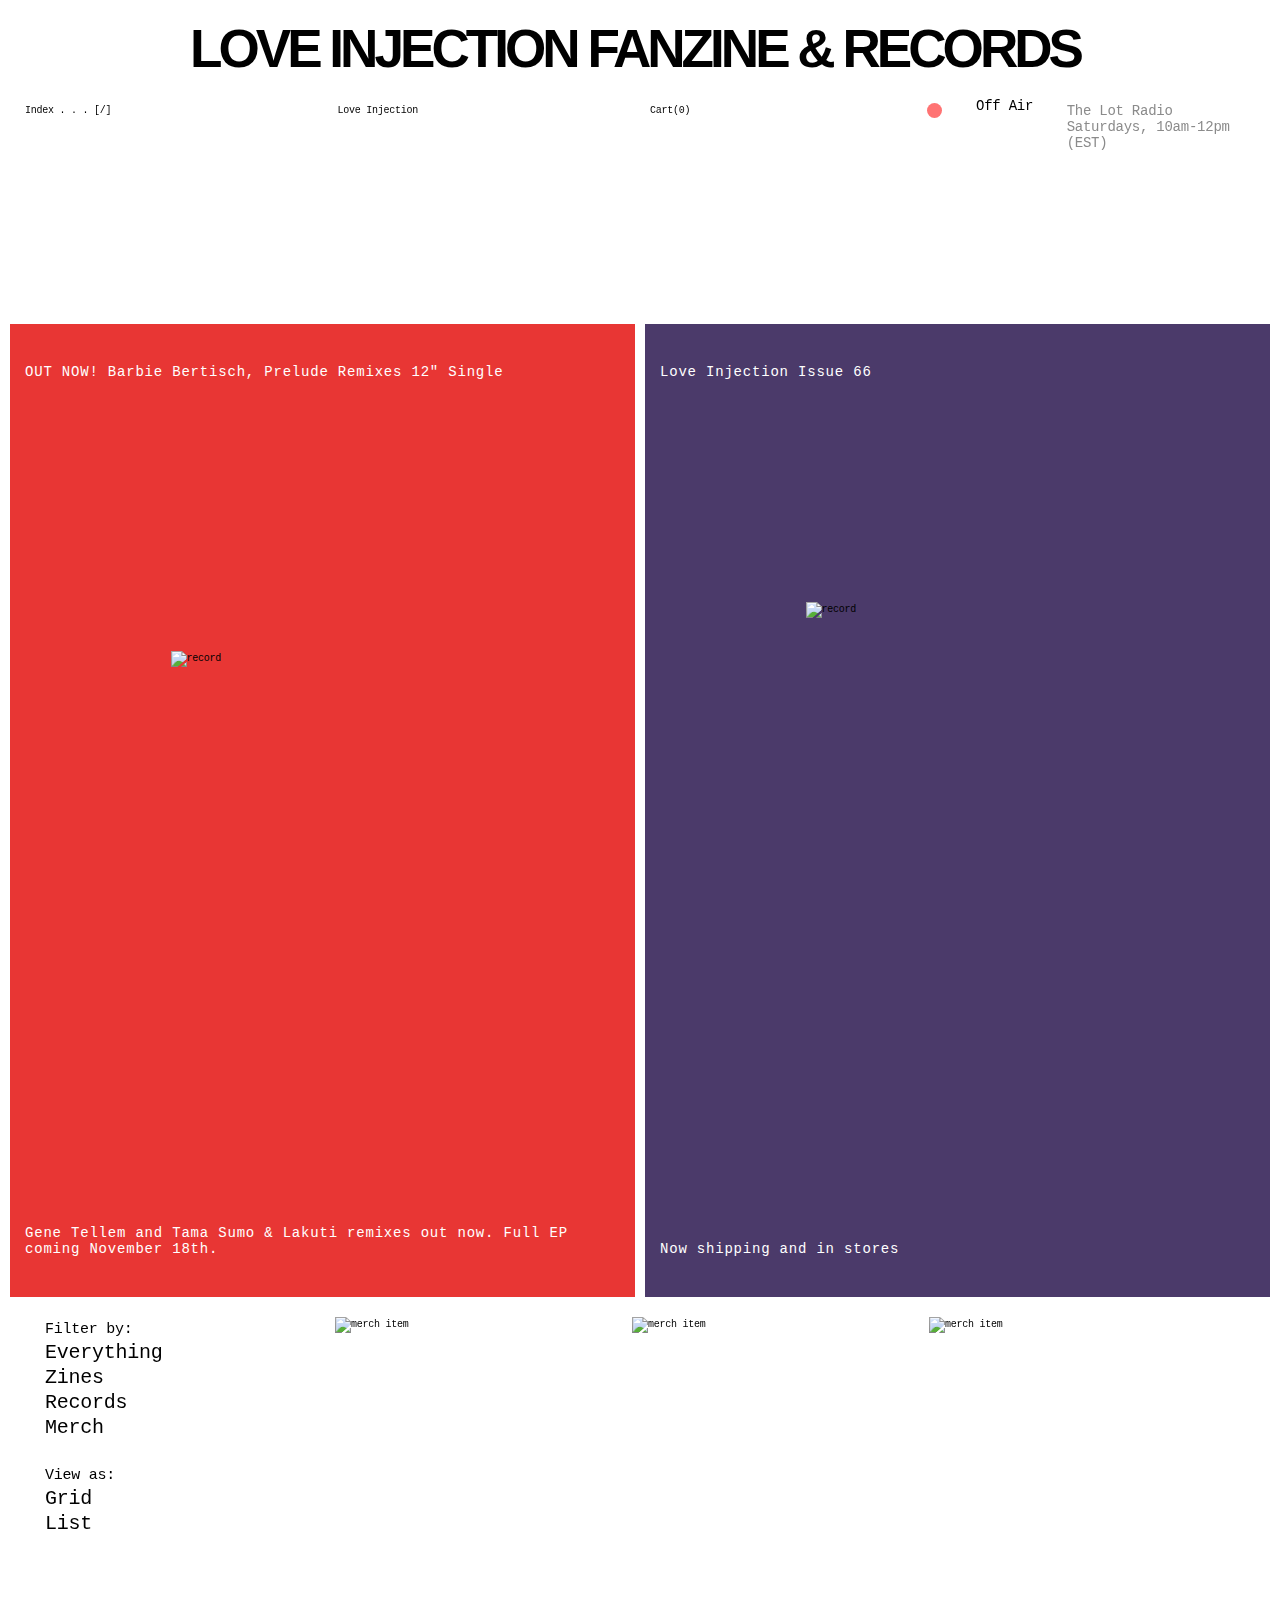
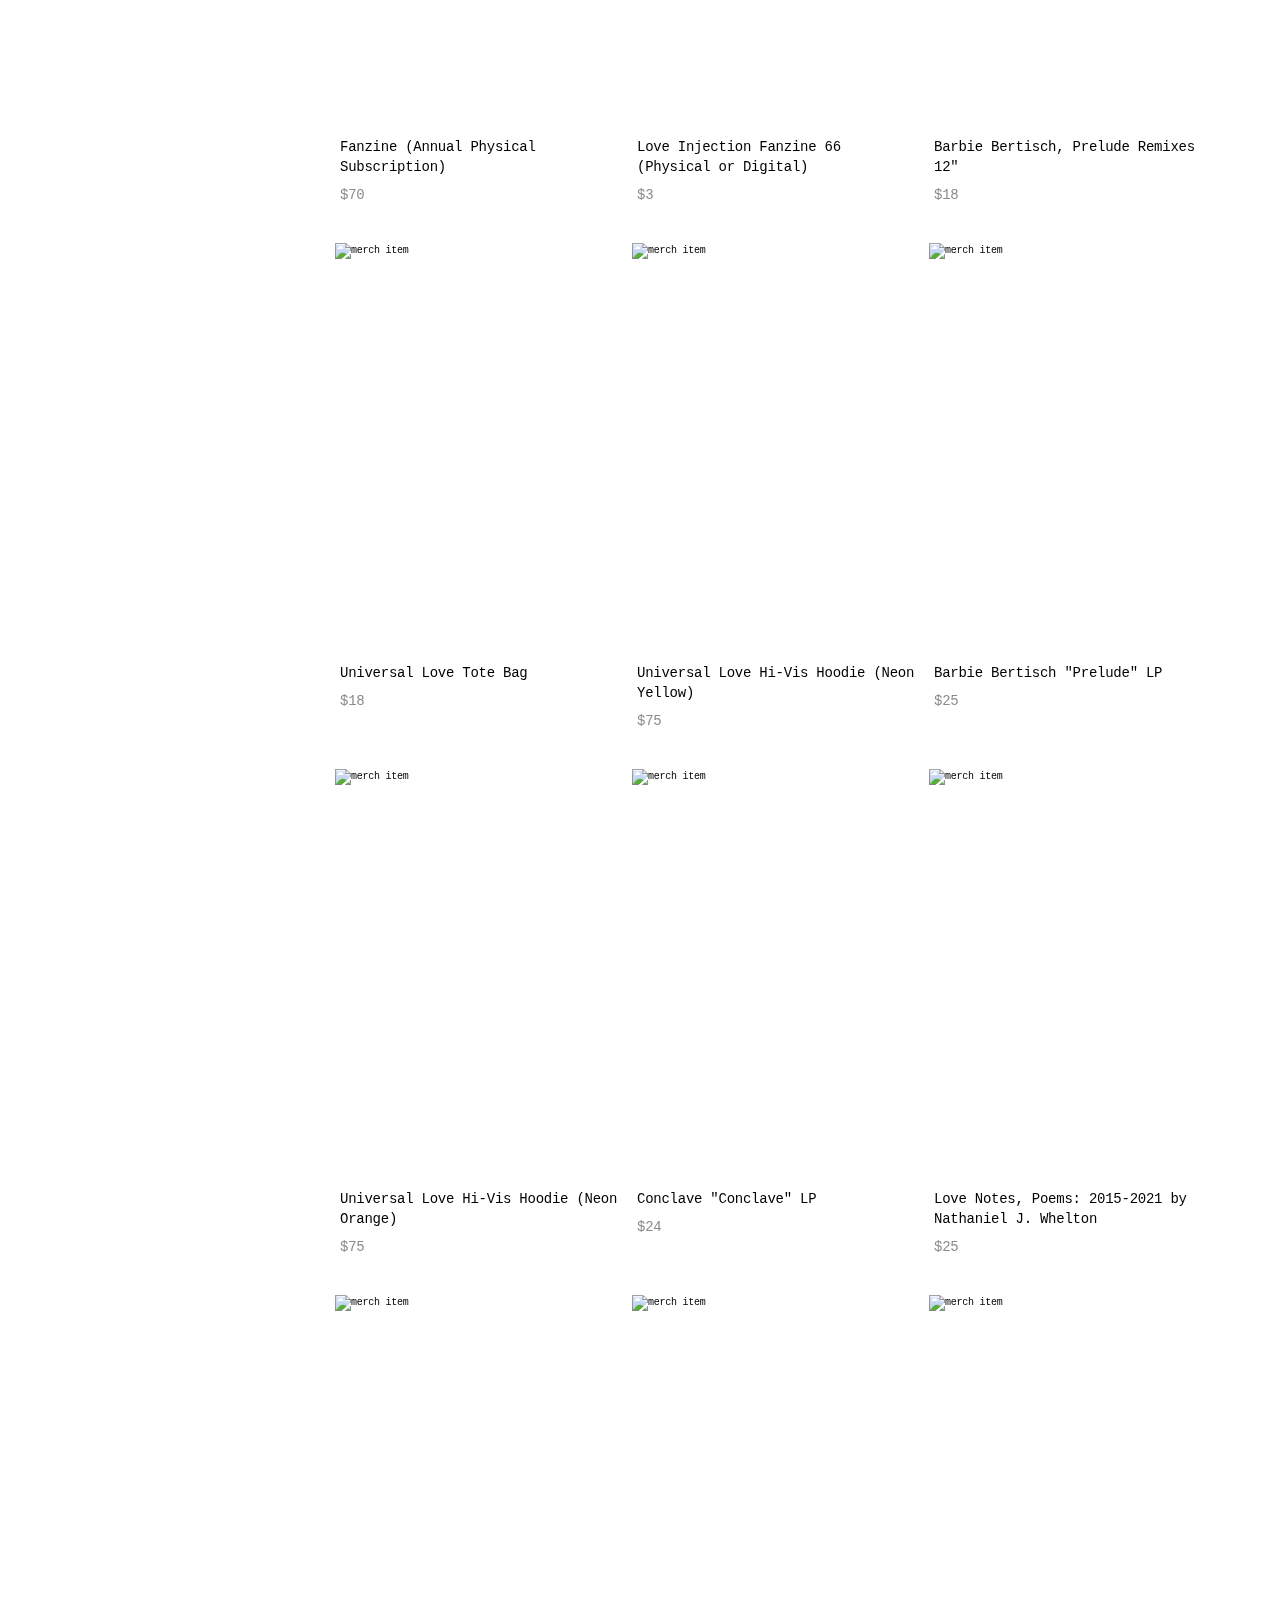
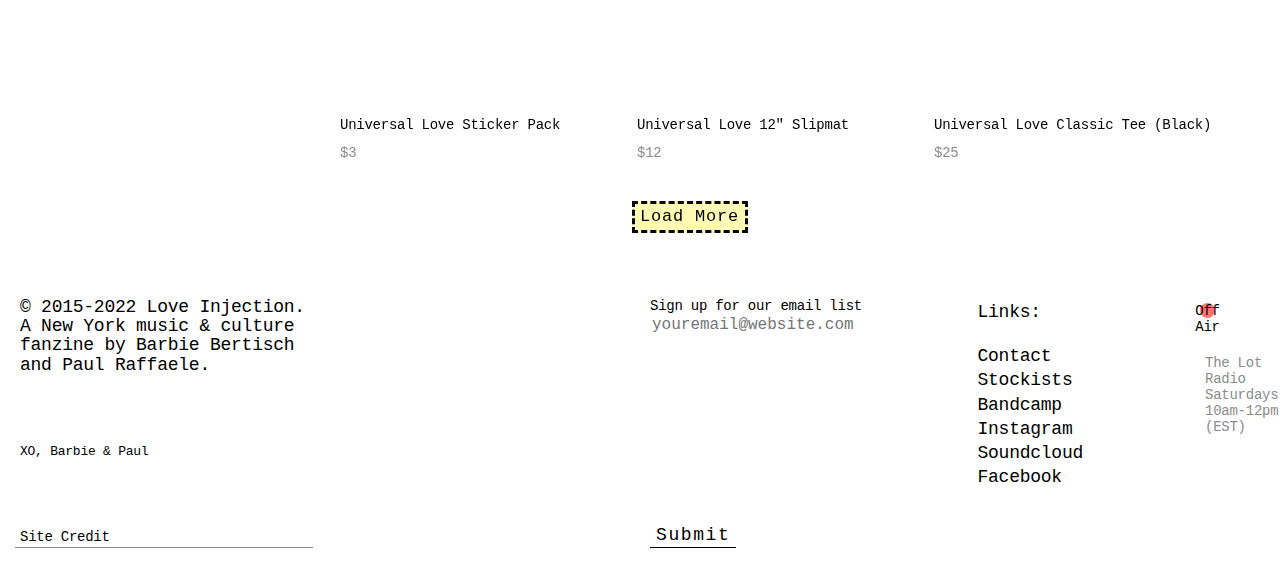
==== index.html @ 33625859 "add sticky positioning to filter view toggle" ====
<!DOCTYPE html>
<html lang="en">
<head>
    <meta charset="UTF-8">
    <meta http-equiv="X-UA-Compatible" content="IE=edge">
    <meta name="viewport" content="width=device-width, initial-scale=1.0">
    <title>Home | Love Injection</title>
    <link rel="preconnect" href="https://fonts.googleapis.com">
    <link rel="preconnect" href="https://fonts.gstatic.com" crossorigin>
    <link href="https://fonts.googleapis.com/css2?family=Lato:wght@700&family=Open+Sans&family=Roboto+Mono:wght@100&family=Roboto+Slab:wght@900&display=swap" rel="stylesheet">
    <link rel="stylesheet" href="CSS/normalize.css"/>
    <link rel="stylesheet" href="CSS/main.css"/>
</head>

<body>
<!--Wordmark + Main Nav-->    
   <header>
    <h1 class="wordmark">LOVE INJECTION FANZINE &amp; RECORDS</h1>
    <div class="main-nav">  
        <ul class="main-nav__list">
            <li class="main-nav__index"><a href="#!">Index . . . [/]</a></li>
            <li class="main-nav__logo"><a href="#!">Love Injection</a></li>
            <li class="main-nav__cart"><a href="#!">Cart(0)</a></li>
            <li class="radio-indicator__button"></li>
            <li class="radio-indicator__status">Off Air</li>
            <li class="radio-indicator__title">The Lot Radio Saturdays, 10am-12pm (EST)</li>
        </ul>
    </div>  
   </header>

<!--cover section-->  
   <div class="cover-section">
    <div class="cover-section__left">
        <p class="cover-section__title">OUT NOW! Barbie Bertisch, Prelude Remixes 12" Single</p>  
        <img class="cover-section__photo"
        src="https://cdn.sanity.io/images/77hvlnll/production/26c88a7b69a1ea63e6f2d431e1843b39bcb0b77e-1000x1000.png?w=3840&h=3840&q=90&fit=max&auto=format&width=3840" width="304" height="304" alt="record">
        <p class="cover-section__info">Gene Tellem and Tama Sumo & Lakuti remixes out now. Full EP coming November 18th.</p>
    </div>  

    <div class="cover-section__right">
        <p class="cover-section__title">Love Injection Issue 66</p>  
        <img class="cover-section__photo"
        src="https://cdn.sanity.io/images/77hvlnll/production/50da951a9929826987840e1e6412aa43cdb94136-800x1100.png?w=3840&h=5280&q=90&fit=max&auto=format&width=3840" width="304" height="418" alt="record">
        <p class="cover-section__info">Now shipping and in stores</p>
        </div>  
    </div>  

<!--merch section--> 
    <div class="collection">  <!--div collection open--> 
        <div class="sticky-filter">  <!--div stickly filter open--> 
            <ul class="filter-toggle">
                <li class="filter-toggle__title">Filter by:</li>
                <li class="filter-toggle__item"><a href="#!">Everything</a></li>
                <li class="filter-toggle__item"><a href="#!">Zines</a></li>
                <li class="filter-toggle__item"><a href="#!">Records</a></li>
                <li class="filter-toggle__item"><a href="#!">Merch</a></li>
            </ul>
            <ul class="filter-toggle">
                <li class="filter-toggle__title">View as:</li>
                <li class="filter-toggle__item"><a href="#!">Grid</a></li>
                <li class="filter-toggle__item"><a href="#!">List</a></li>
            </ul>
        </div>  <!--div stickly filter close--> 

        <div class="section-merch">  <!--div merch section open--> 
            <div class="merch-item">
                <img class="merch-item__img"
                src="https://cdn.sanity.io/images/77hvlnll/production/90eb493e6d4b930e3e0e34b268b80c4fd5bbcbc8-1500x2060.png?w=3840&h=5274&q=90&fit=max&auto=format&width=3840" width="284" height="390" alt="merch item">
                <div class="merch-details">
                <p class="merch-item__title"><a href="#!">Fanzine (Annual Physical Subscription)</a></p>
                <p class="merch-item__price">$70</p>
                </div>
            </div>
            <div class="merch-item">
                <img class="merch-item__img"
                src="https://cdn.sanity.io/images/77hvlnll/production/546c376e24dca360ec90e408cd608fd6b2dc1dc2-1500x2060.png?w=3840&h=5274&q=90&fit=max&auto=format&width=3840" width="284" height="390" alt="merch item">
                <div class="merch-details">
                <p class="merch-item__title"><a href="#!">Love Injection Fanzine 66 (Physical or Digital)</a></p>
                <p class="merch-item__price">$3</p>
                </div>
            </div>
            <div class="merch-item">
                <img class="merch-item__img"
                src="https://cdn.sanity.io/images/77hvlnll/production/55789a43619c4af68895aa39d08f9f0aa98b0288-1500x2060.png?w=3840&h=5274&q=90&fit=max&auto=format&width=3840" width="284" height="390" alt="merch item">
                <div class="merch-details">
                <p class="merch-item__title"><a href="#!">Barbie Bertisch, Prelude Remixes 12"</a></p>
                <p class="merch-item__price">$18</p>
                </div>
            </div>

            <div class="merch-item">
                <img class="merch-item__img"
                src="https://cdn.sanity.io/images/77hvlnll/production/825fbc1e8f30e9650787cd8a7d85e88852ebe713-1000x1373.png?w=3840&h=5272&q=90&fit=max&auto=format&width=3840" width="284" height="390" alt="merch item">
                <div class="merch-details">
                <p class="merch-item__title"><a href="#!">Universal Love Tote Bag</a></p>
                <p class="merch-item__price">$18</p>
                </div>
            </div>
            <div class="merch-item">
                <img class="merch-item__img"
                src="https://cdn.sanity.io/images/77hvlnll/production/87c4074d07a4ed93594511e44e3856adc92c84d0-1500x2060.png?w=3840&h=5274&q=90&fit=max&auto=format&width=3840" width="284" height="390" alt="merch item">
                <div class="merch-details">
                <p class="merch-item__title"><a href="#!">Universal Love Hi-Vis Hoodie (Neon Yellow)</a></p>
                <p class="merch-item__price">$75</p>
                </div>
            </div>
            <div class="merch-item">
                <img class="merch-item__img"
                src="https://cdn.sanity.io/images/77hvlnll/production/d5e2ebe680d5b3e83505524820e60a3eb1be0dc9-900x1236.png?w=3840&h=5274&q=90&fit=max&auto=format&width=3840" width="284" height="390" alt="merch item">
                <div class="merch-details">
                <p class="merch-item__title"><a href="#!">Barbie Bertisch "Prelude" LP</a></p>
                <p class="merch-item__price">$25</p>
                </div>
            </div>

            <div class="merch-item">
                <img class="merch-item__img"
                src="https://cdn.sanity.io/images/77hvlnll/production/3ac7200388efd48bc0d6fd3bf55de0c0ebd11e9e-1500x2060.png?w=3840&h=5274&q=90&fit=max&auto=format&width=3840" width="284" height="390" alt="merch item">
                <div class="merch-details">
                <p class="merch-item__title"><a href="#!">Universal Love Hi-Vis Hoodie (Neon Orange)</a></p>
                <p class="merch-item__price">$75</p>
                </div>
            </div>
            <div class="merch-item">
                <img class="merch-item__img"
                src="https://cdn.sanity.io/images/77hvlnll/production/d51c239a7d371838fb7cb962de78439836936f7a-1000x1373.png?w=3840&h=5272&q=90&fit=max&auto=format&width=3840" width="284" height="390" alt="merch item">
                <div class="merch-details">
                <p class="merch-item__title"><a href="#!">Conclave "Conclave" LP</a></p>
                <p class="merch-item__price">$24</p>
                </div>
            </div>
            <div class="merch-item">
                <img class="merch-item__img"
                src="https://cdn.sanity.io/images/77hvlnll/production/8c436f856569692792e5b75d3b8cbf4498b75b43-1000x1373.png?w=3840&h=5272&q=90&fit=max&auto=format&width=3840" width="284" height="390" alt="merch item">
                <div class="merch-details">
                <p class="merch-item__title"><a href="#!">Love Notes, Poems: 2015-2021 by Nathaniel J. Whelton</a></p>
                <p class="merch-item__price">$25</p>
                </div>
            </div>

            <div class="merch-item">
                <img class="merch-item__img"
                src="https://cdn.sanity.io/images/77hvlnll/production/913e9dc292106a2f82d49c99181dc5186e5541fc-1000x1373.png?w=3840&h=5272&q=90&fit=max&auto=format&width=3840" width="284" height="390" alt="merch item">
                <div class="merch-details">
                <p class="merch-item__title"><a href="#!">Universal Love Sticker Pack</a></p>
                <p class="merch-item__price">$3</p>
                </div>
            </div>
            <div class="merch-item">
                <img class="merch-item__img"
                src="https://cdn.sanity.io/images/77hvlnll/production/4d09f92e5a28eb48c1ebbb683480c4ed6e3481b8-1000x1373.png?w=3840&h=5272&q=90&fit=max&auto=format&width=3840" width="284" height="390" alt="merch item">
                <div class="merch-details">
                <p class="merch-item__title"><a href="#!">Universal Love 12" Slipmat</a></p>
                <p class="merch-item__price">$12</p>
                </div>
            </div>
            <div class="merch-item">
                <img class="merch-item__img"
                src="https://cdn.sanity.io/images/77hvlnll/production/cf96394341c5ec19c6d9c0f91a9e01c0777dc8d6-1500x2060.png?w=3840&h=5274&q=90&fit=max&auto=format&width=3840" width="284" height="390" alt="merch item">
                <div class="merch-details">
                <p class="merch-item__title"><a href="#!">Universal Love Classic Tee (Black)</a></p>
                <p class="merch-item__price">$25</p>
                </div>
            </div>
            
            <div  class="load-more">Load More</div>
        </div>  <!--div merch section close--> 
    </div>  <!--div collection close-->  
    


<!--footer-->     
    <div class="footer-grid">   <!--div footer grid open-->  
        <div class="footer-details">
            <p class="footer-copyright">&copy; 2015-2022 Love Injection. A New York music &amp; culture fanzine by Barbie Bertisch and Paul Raffaele.</p>
            <p>XO, Barbie &amp; Paul</p>
            <p class="footer-copyright__credit"><a href="#!">Site Credit</a></p>
        </div>
        <div class="footer-email">
            <div class="footer-signup">
            <p class="footer-signup">Sign up for our email list</p>
            <input class="input" type="email" placeholder="youremail@website.com">
            </div>
            <input class="button" type="submit">
        </div>  
        <div class="footer-links">
            <ul class="footer-links__list">
                <li class="footer-links__header"><a href="#!">Links:</a></li>
                <li class="footer-links"><a href="#!">Contact</a></li>
                <li class="footer-links"><a href="#!">Stockists</a></li>
                <li class="footer-links"><a href="#!">Bandcamp</a></li>
                <li class="footer-links"><a href="#!">Instagram</a></li>
                <li class="footer-links"><a href="#!">Soundcloud</a></li>
                <li class="footer-links"><a href="#!">Facebook</a></li>
            </ul>    
        </div>  
        <div class="footer-radio">  
            <div class="footer-radio__indicator"></div>
                <div class="radio-indicator__button">
                    <p class="radio-indicator__status">Off Air</p>
                
                    <p class="radio-indicator__title">The Lot Radio Saturdays, 10am-12pm (EST)
                    </p>
                </div>     
            </div> <!--div footer grid close-->
    </div>

</body>
</html>
---- CSS/main.css ----
:root {
    --font-mono: Roboto Mono Medium, monospace;
    --font-san-serif: Roboto, sans-serif;
    --black: #000;
    --white: #fff;
    --gray: #8b8b8b;
    --pale-yellow: #fffab4;
    --light-red: #ff7373;
    --red: #E83634;
}

/*main*/

html {
    box-sizing: border-box;
  }
  *, *:before, *:after {
    box-sizing: inherit;
    margin: 5px 5px
  }

h1 {
    font-family: sans-serif;
    font-size: 35px;
    padding-left: 5px;
    margin: 20px 10px 10px 0px;
    line-height: 1.5rem;
}  

h2 {
    font-family: sans-serif;
    font-size: 30px;
    margin: 10px 0px 0px 0px;
    padding: 20px 20px;
    background-color: #000;
    color: #fff;
}

h3 {
    font-family: sans-serif;
    font-size: 20px;
    margin: 0px 0px 0px 0px;
    padding: 5px 10px;
    background-color: #ff737386;
    color: rgba(0, 0, 0, 0.785);
}

p {
    font-family: var(--font-mono);
    font-size: small;
    margin: 20px 20px 20px 0px; 
    padding-left: 5px;
}

a {
    text-decoration: none;
    color: #000;
    margin: 0px;
}
a:hover {
    text-decoration: underline;
    margin: 0px;
}

.navbar {
    position: fixed;
    float: left;
    width: 20%;
    height: 100%;
    background-color: #ff7373;
}

.main {
    float: right;
    width: 80%;
    overflow: auto;
}

ul {
    padding: 0;
}



/*Typogrophy*/  
body {
    font-family: var(--font-mono);
    color: var(--black);
    font-size: x-small;
    line-height: 1rem;
    letter-spacing: -.25px;
}  

img {
    display: block;
}

/*components*/

.component__name {
    padding-left: 20px;
}

.component__img {
    max-width: initial;
    border: 1px solid var(--gray);
    overflow-x: auto;
    margin-bottom: 20px;
}

.component-header__blk {
    font-family: var(--font-mono);
    font-size: 15px;
    font-weight: 200;
    letter-spacing: -.25px;;
    color: #000;
}

.component-header__white {
    font-family: var(--font-mono);
    font-size: 15px;
    font-weight: 225    ;
    color: var(--white);
    background-color: rebeccapurple;
    width: 225px;
    padding: 10px 10px;
}

/*page header*/
.wordmark {
    display: flex;
    justify-content: center;
    font-family: sans-serif;
    text-align: center;
    font-weight: 700;
    font-size: 3.32rem;
    letter-spacing: -4px;
    line-height: 3rem;
    margin-left: 0;
    padding-left: 0;
}

.main-nav {
   display: grid;   
}

.main-nav__list {
    display: grid;
    grid-template-columns: repeat(12, minmax(81px, 1fr));
    grid-template-rows: 71px;
    grid-gap: 10px;
    list-style: none;
    padding-top: 10px;
    margin-bottom: 150px;
    position: sticky;
    top: 0;
}

.main-nav__index {
    grid-column: 1 / 3;
}

.main-nav__logo {
    grid-column: 4 / 6;
}

.main-nav__cart {
    grid-column: 7 / 9;
}

.radio-indicator__button {
    background-color: #ff7373;
    width: 15px;
    height: 15px;
    border-radius: 15px;
    grid-column: 9;
    justify-self: end;  
}

.radio-indicator__status {
    padding-left: 10px;
    padding-right: 50px;
    display: flex;
    flex-wrap: wrap;
    grid-column: 10;
    justify-self: center;
}

.radio-indicator__title {
    grid-column: 11 / 13;
    display: flex;
    flex-wrap: wrap;
    color: var(--gray);
}

/*cover section*/

.cover-section {
    display: grid;
    grid-template-columns: repeat(12, minmax(81px, 1fr));
    grid-template-rows: 973px;
    grid-gap: 10px;
}

.cover-section__left {
    display: flex;
    flex-wrap: wrap;
    flex-direction: column;
    justify-content: space-between;
    align-items: center;
    padding: 20px 10px;
    margin: 0px;
    background-color: var(--red);
    grid-column: 1 / 7;
}

.cover-section__right {
    display: flex;
    flex-wrap: wrap;
    flex-direction: column;
    justify-content: space-between;
    align-items: center;
    padding: 20px 10px;
    margin: 0px;
    background-color: rgb(75, 58, 106);
    grid-column: 7 / 13;
}

.cover-section__title {
    color: var(--white);
    letter-spacing: .05rem;
    grid-column: 1 / 6;
    font-size: 14px;
    align-self: flex-start;
}


.cover-section__photo {
    display: flex;
}

.cover-section__info {
    color: var(--white);
    letter-spacing: .05rem;
    font-size: 14px;
    align-self: flex-start;
}

.cover-section__text {
    color: var(--white);
    font-size: 16px;
    background-color: #E83634;
    width: 550px;
    padding: 5px 10px;
}


/*merch section*/

.section-merch{
    display: grid;
    grid-template-columns: repeat(3, minmax(282px, 1fr));
    grid-gap: 15px;
    margin-top: 10px;
}

.collection {
    display: grid;
    grid-template-columns: repeat(4, minmax(0, 1fr));
    position: relative;
}

.sticky-filter {
    position: sticky;
    top: 0;
    height: 100px;
}

.filter-toggle__item a:hover {
    background-color: #fffab4;
    padding: 5px 50px 5px 5px;
    text-decoration: none;
}

.merch-item__img {
    margin: 0;
}


.merch-item__price {
    font-family: var(--font-mono);
    font-size: 14px;
    margin: 0px;
    padding: 10px 0px;
    color: var(--gray)
}

.merch-item__title {
    font-family: var(--font-mono);
    font-size: .875rem;
    line-height: 1.25rem;
    margin-bottom: 10px;
    color: var(--black);
    margin: 30px 0px 0px 0px;
    padding-left: 0;
    width: 284px;
}

/*filter toggle*/

.filter-toggle {
    list-style: none;
    padding: 0px 10px 0px 10px;
    margin-bottom: 20px;
}

.filter-toggle__title {
    font-size: 15px;
    padding-left: 10px;
    padding-top: 10px;
}

.filter-toggle__item {
    font-size: 20px;
    padding: 2px 10px;
}

.load-more {
    grid-column: 2;
    padding: 5px 5px;
    background-color: #fffab4;
    width: 116px;
    font-size: 17px;
    letter-spacing: .05rem;
    border: dashed;
    margin-bottom: 40px;
}

/*footer section*/
.footer-grid {
    display: grid;
    grid-template-columns: repeat(12, minmax(81px, 1fr));
    grid-template-rows: 260px;
    grid-gap: 10px;
    list-style: none;
    padding: 10px 0px
 
}

.footer-details {
    grid-column: 1 / 4;
    line-height: 1.2rem;
    padding: 0;
    display: flex;
    flex-direction: column;
    justify-content: space-between;
}

.footer-copyright {
    font-size: 18px;
    margin: 0
}

.footer-copyright__credit {
    color: var(--gray);
    font-size: 14px;
    border-bottom: 1px solid #8b8b8b;
    margin: 0;
}

.component__code-footer__email {
    height: 200px;
}

.footer-email {
    grid-column: 7 / 10;
    display: flex;
    flex-direction: column;
    justify-content: space-between;
    align-items: flex-start;
}

.footer-signup {
    font-size: 14px;
    margin: 0;
    padding: 0;
}

.input {
    background-color: var(--white);
    border: none;
    padding: 2px 2px;
    font-size: 16px;
    width: 300px;
}

.button {
    background-color: var(--white);
    border: none;
    border-bottom: .5px solid var(--black);
    font-size: 18px;
    letter-spacing: .1rem;
}

.footer-links__list {
    list-style: none;
    padding: 0;
    font-size: 18px;
    line-height: 1.2rem;
}

.footer-links {
    grid-column: 10 / 11;
    justify-content: flex-start;
}

.footer-links__header {
    padding-bottom: 20px;
}

.footer-radio {
    grid-column: 11 / 13;
    display: flex;
    flex-direction: row;
    align-items: flex-start;
    justify-content: flex-end; 
    margin-right: 50px;
}

.radio-indicator__status {
    font-size: 14px;
    margin: 0;
    padding: 0;
}

.footer-radio__indicator {
    display: flex;
    justify-content: space-between;

}

.radio-indicator__title {
    font-size: 14px;
    margin-bottom: 20px;
    flex-wrap: wrap;
}
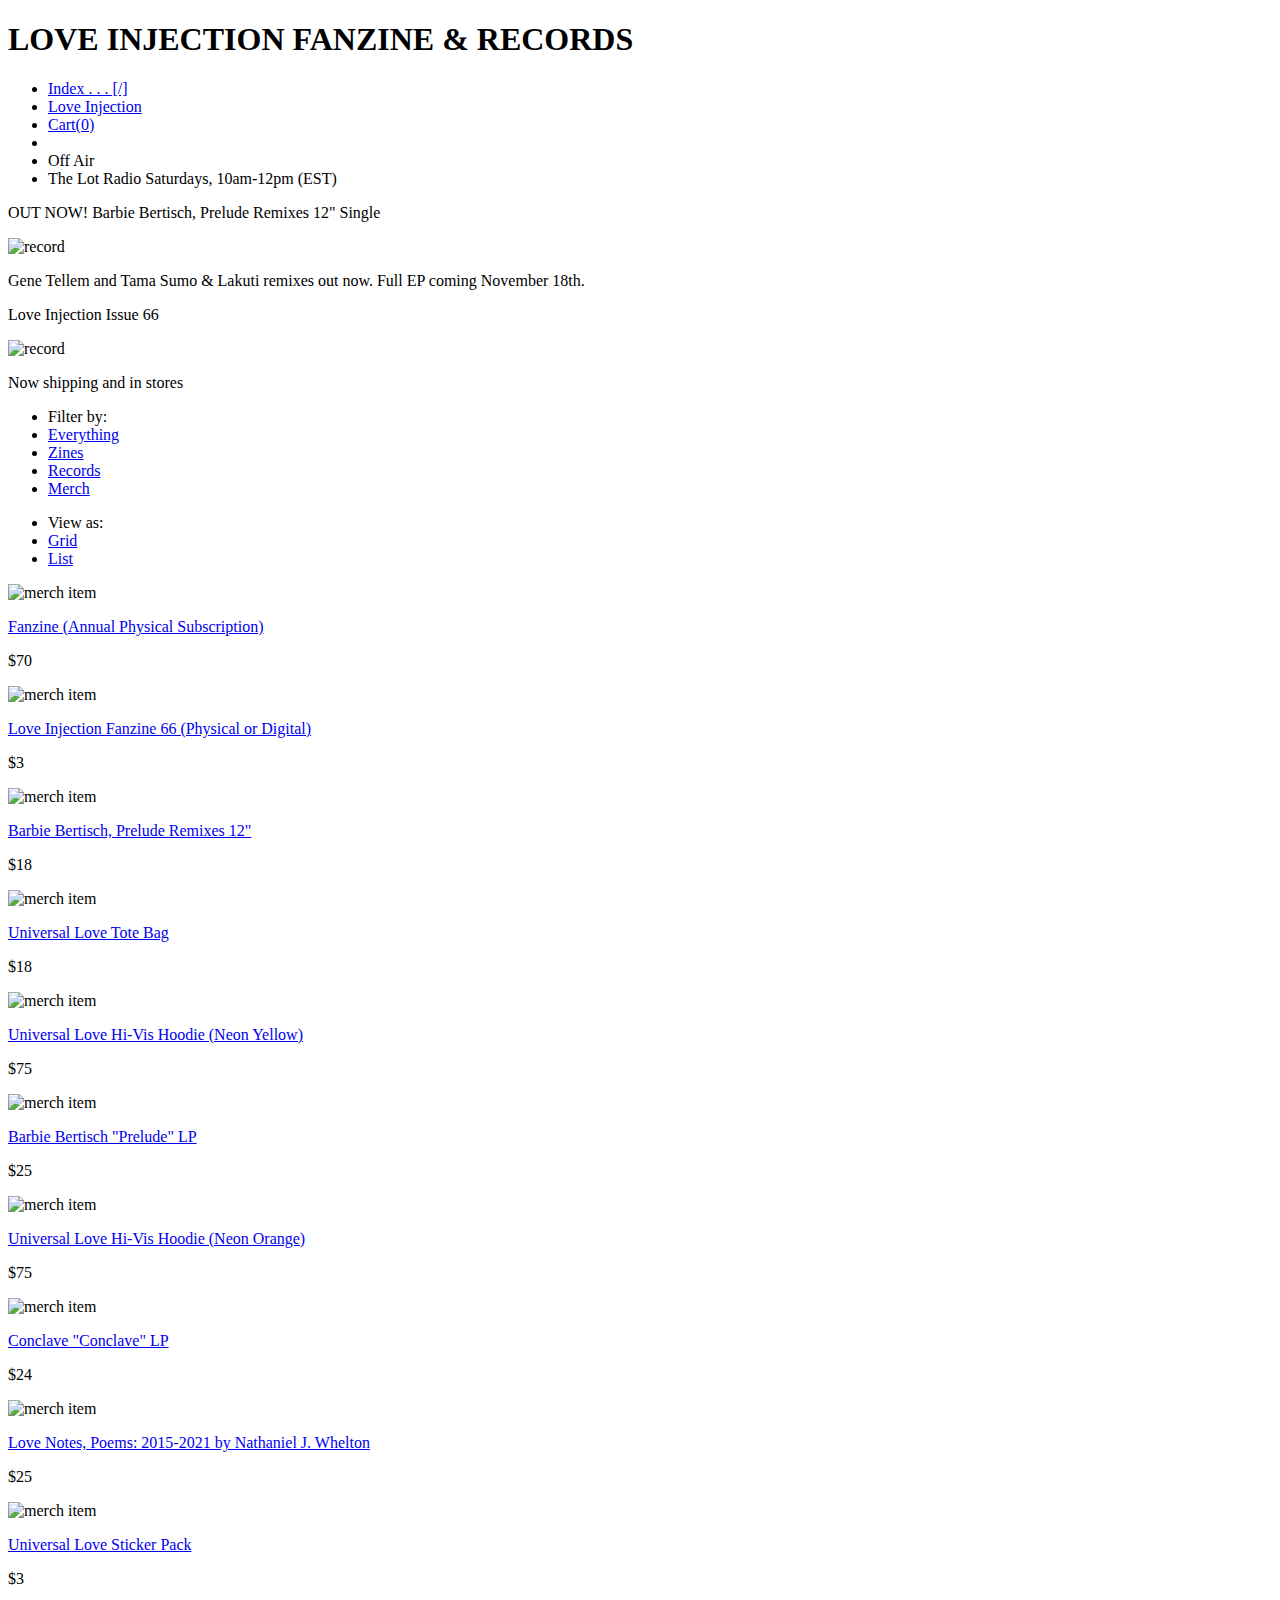
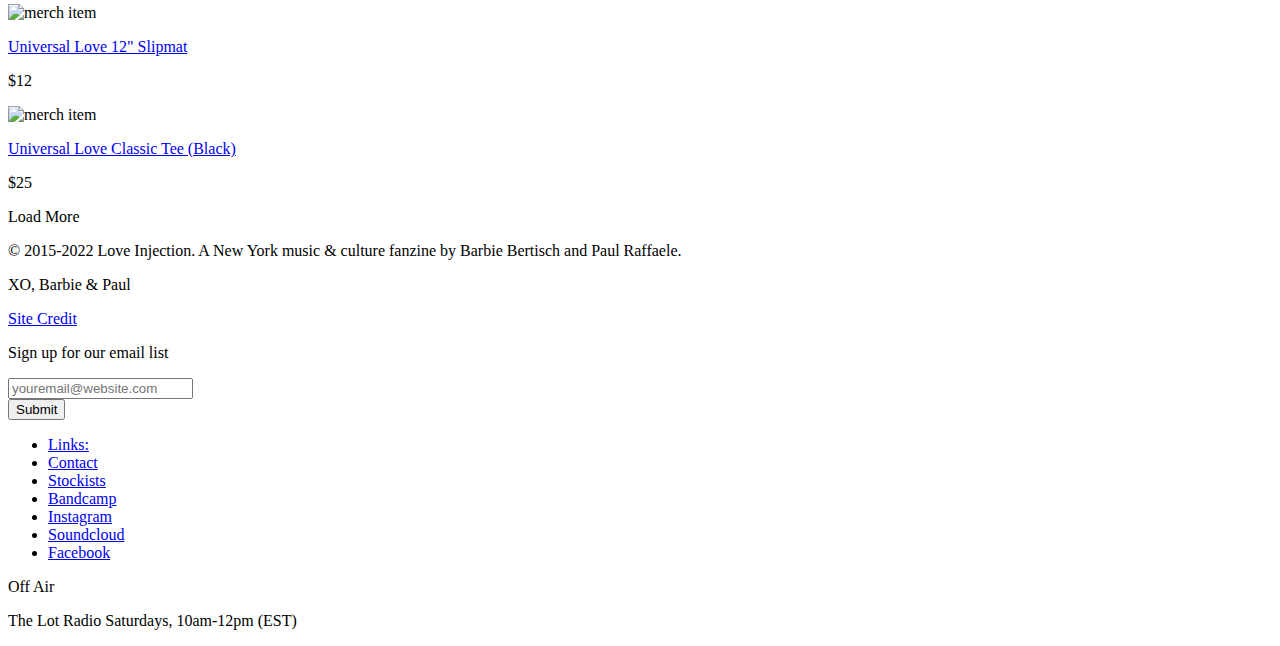
==== commit 8312c1d1: "change css file name to lower case" ====
--- a/index.html
+++ b/index.html
@@ -8,8 +8,8 @@
     <link rel="preconnect" href="https://fonts.googleapis.com">
     <link rel="preconnect" href="https://fonts.gstatic.com" crossorigin>
     <link href="https://fonts.googleapis.com/css2?family=Lato:wght@700&family=Open+Sans&family=Roboto+Mono:wght@100&family=Roboto+Slab:wght@900&display=swap" rel="stylesheet">
-    <link rel="stylesheet" href="CSS/normalize.css"/>
-    <link rel="stylesheet" href="CSS/main.css"/>
+    <link rel="stylesheet" href="css/normalize.css"/>
+    <link rel="stylesheet" href="css/main.css"/>
 </head>
 
 <body>
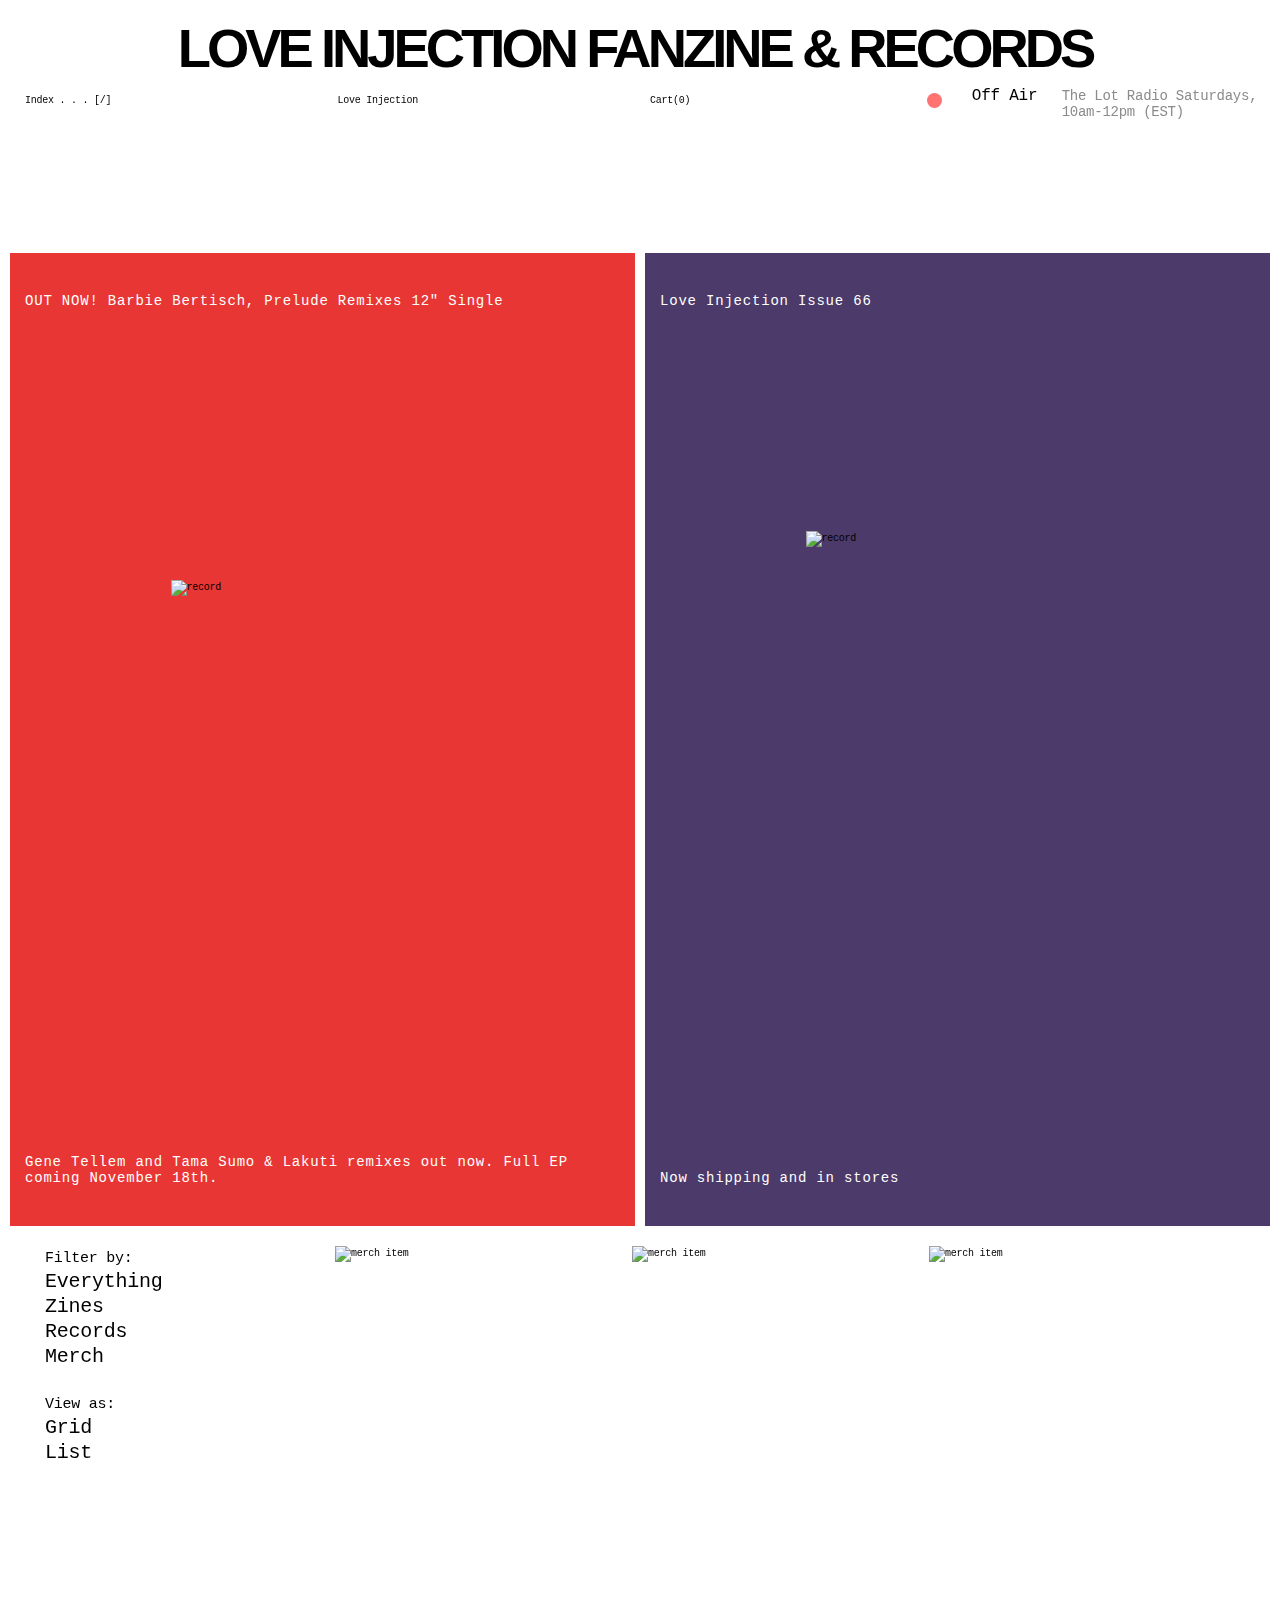
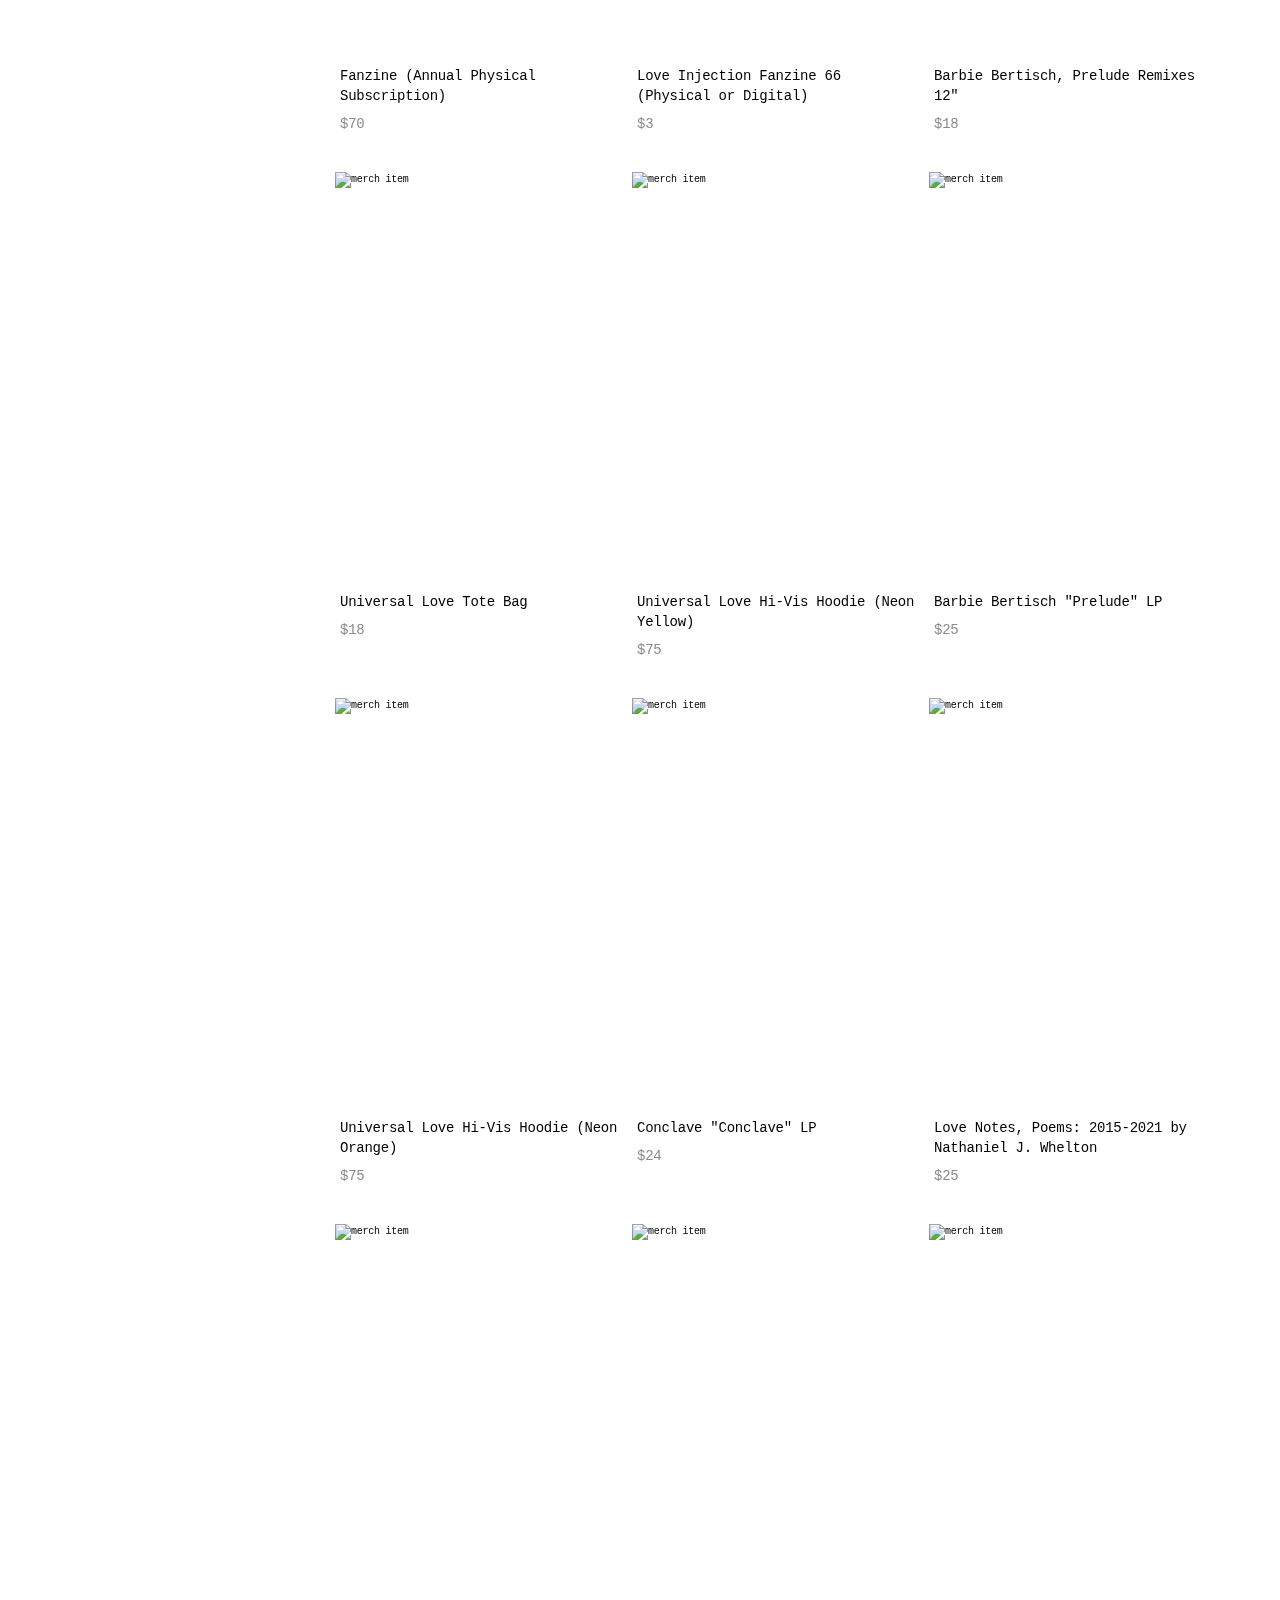
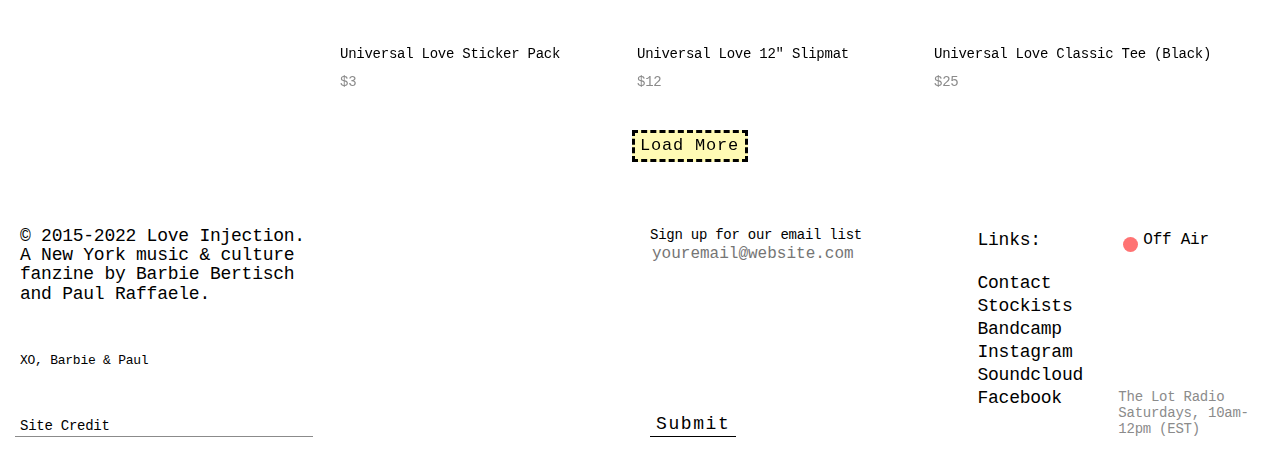
==== commit d14a2c43: "trying uppercase CSS to match folder in github" ====
--- a/index.html
+++ b/index.html
@@ -8,8 +8,8 @@
     <link rel="preconnect" href="https://fonts.googleapis.com">
     <link rel="preconnect" href="https://fonts.gstatic.com" crossorigin>
     <link href="https://fonts.googleapis.com/css2?family=Lato:wght@700&family=Open+Sans&family=Roboto+Mono:wght@100&family=Roboto+Slab:wght@900&display=swap" rel="stylesheet">
-    <link rel="stylesheet" href="css/normalize.css"/>
-    <link rel="stylesheet" href="css/main.css"/>
+    <link rel="stylesheet" href="CSS/normalize.css">
+    <link rel="stylesheet" href="CSS/main.css">
 </head>
 
 <body>
@@ -36,7 +36,6 @@
         src="https://cdn.sanity.io/images/77hvlnll/production/26c88a7b69a1ea63e6f2d431e1843b39bcb0b77e-1000x1000.png?w=3840&h=3840&q=90&fit=max&auto=format&width=3840" width="304" height="304" alt="record">
         <p class="cover-section__info">Gene Tellem and Tama Sumo & Lakuti remixes out now. Full EP coming November 18th.</p>
     </div>  
-
     <div class="cover-section__right">
         <p class="cover-section__title">Love Injection Issue 66</p>  
         <img class="cover-section__photo"
@@ -195,15 +194,13 @@
             </ul>    
         </div>  
         <div class="footer-radio">  
-            <div class="footer-radio__indicator"></div>
-                <div class="radio-indicator__button">
+            <div class="footer-radio__indicator">
+                <div class="radio-indicator__button"></div>
                     <p class="radio-indicator__status">Off Air</p>
-                
+            </div> 
                     <p class="radio-indicator__title">The Lot Radio Saturdays, 10am-12pm (EST)
-                    </p>
-                </div>     
-            </div> <!--div footer grid close-->
-    </div>
-
+                    </p>    
+        </div> 
+    </div> <!--div footer grid close-->
 </body>
 </html>--- a/CSS/main.css
+++ b/CSS/main.css
@@ -0,0 +1,438 @@
+:root {
+    --font-mono: Roboto Mono Medium, monospace;
+    --font-san-serif: Roboto, sans-serif;
+    --black: #000;
+    --white: #fff;
+    --gray: #8b8b8b;
+    --pale-yellow: #fffab4;
+    --light-red: #ff7373;
+    --red: #E83634;
+}
+
+/*main*/
+html {
+    box-sizing: border-box;
+  }
+  
+  *, *:before, *:after {
+    box-sizing: inherit;
+    margin: 5px 5px
+  }
+
+h1 {
+    font-family: sans-serif;
+    font-size: 35px;
+    padding-left: 5px;
+    margin: 20px 10px 10px 0px;
+    line-height: 1.5rem;
+}  
+
+h2 {
+    font-family: sans-serif;
+    font-size: 30px;
+    margin: 10px 0px 0px 0px;
+    padding: 20px 20px;
+    background-color: #000;
+    color: #fff;
+}
+
+h3 {
+    font-family: sans-serif;
+    font-size: 20px;
+    margin: 0px 0px 0px 0px;
+    padding: 5px 10px;
+    background-color: #ff737386;
+    color: rgba(0, 0, 0, 0.785);
+}
+
+p {
+    font-family: var(--font-mono);
+    font-size: small;
+    margin: 20px 20px 20px 0px; 
+    padding-left: 5px;
+}
+
+a {
+    text-decoration: none;
+    color: #000;
+    margin: 0px;
+}
+a:hover {
+    text-decoration: underline;
+    margin: 0px;
+}
+
+.navbar {
+    position: fixed;
+    float: left;
+    width: 20%;
+    height: 100%;
+    background-color: #ff7373;
+}
+
+.main {
+    float: right;
+    width: 80%;
+    overflow: auto;
+}
+
+ul {
+    padding: 0;
+}
+
+/*Typogrophy*/  
+body {
+    font-family: var(--font-mono);
+    color: var(--black);
+    font-size: x-small;
+    line-height: 1rem;
+    letter-spacing: -.25px;
+}  
+
+img {
+    display: block;
+}
+
+/*components*/
+.component__name {
+    padding-left: 20px;
+}
+
+.component__img {
+    max-width: initial;
+    border: 1px solid var(--gray);
+    overflow-x: auto;
+    margin-bottom: 20px;
+}
+
+.component-header__blk {
+    font-family: var(--font-mono);
+    font-size: 15px;
+    font-weight: 200;
+    letter-spacing: -.25px;;
+    color: #000;
+}
+
+.component-header__white {
+    font-family: var(--font-mono);
+    font-size: 15px;
+    font-weight: 225    ;
+    color: var(--white);
+    background-color: rebeccapurple;
+    width: 225px;
+    padding: 10px 10px;
+}
+
+/*page header*/
+.wordmark {
+    font-family: sans-serif;
+    text-align: center;
+    font-weight: 700;
+    font-size: 3.4rem;
+    letter-spacing: -4px;
+    line-height: 3rem;
+    margin-left: 0;
+    padding-left: 0;
+}
+
+.main-nav {
+   display: grid;  
+   position: sticky;
+   top: 0;
+   height: 20px;
+}
+
+.main-nav__list {
+    display: grid;
+    grid-template-columns: repeat(12, minmax(81px, 1fr));
+    grid-template-rows: 71px;
+    grid-gap: 10px;
+    list-style: none;
+    padding-top: 0px;
+}
+
+.main-nav__index {
+    grid-column: 1 / 3;
+}
+
+.main-nav__logo {
+    grid-column: 4 / 6;
+}
+
+.main-nav__cart {
+    grid-column: 7 / 9;
+}
+
+.radio-indicator__button {
+    background-color: #ff7373;
+    width: 15px;
+    height: 15px;
+    border-radius: 15px;
+    grid-column: 9;
+    justify-self: end;  
+}
+
+.radio-indicator__status {
+    padding-left: 10px;
+    padding-right: 50px;
+    display: flex;
+    flex-wrap: wrap;
+    grid-column: 10;
+    justify-self: center;
+}
+
+.radio-indicator__title {
+    grid-column: 11 / 13;
+    display: flex;
+    flex-wrap: wrap;
+    color: var(--gray);
+}
+
+/*cover section*/
+.cover-section {
+    display: grid;
+    grid-template-columns: repeat(12, minmax(81px, 1fr));
+    grid-template-rows: 973px;
+    grid-gap: 10px;
+    margin-top: 150px;
+}
+
+.cover-section__left {
+    display: flex;
+    flex-wrap: wrap;
+    flex-direction: column;
+    justify-content: space-between;
+    align-items: center;
+    padding: 20px 10px;
+    margin: 0px;
+    background-color: var(--red);
+    grid-column: 1 / 7;
+}
+
+.cover-section__right {
+    display: flex;
+    flex-wrap: wrap;
+    flex-direction: column;
+    justify-content: space-between;
+    align-items: center;
+    padding: 20px 10px;
+    margin: 0px;
+    background-color: rgb(75, 58, 106);
+    grid-column: 7 / 13;
+}
+
+.cover-section__title {
+    color: var(--white);
+    letter-spacing: .05rem;
+    grid-column: 1 / 6;
+    font-size: 14px;
+    align-self: flex-start;
+}
+
+.cover-section__photo {
+    display: flex;
+}
+
+.cover-section__info {
+    color: var(--white);
+    letter-spacing: .05rem;
+    font-size: 14px;
+    align-self: flex-start;
+}
+
+.cover-section__text {
+    color: var(--white);
+    font-size: 16px;
+    background-color: #E83634;
+    width: 550px;
+    padding: 5px 10px;
+}
+
+/*merch section*/
+.section-merch{
+    display: grid;
+    grid-template-columns: repeat(3, minmax(282px,1fr));
+    grid-gap: 15px;
+    margin-top: 10px;
+}
+
+.collection {
+    display: grid;
+    grid-template-columns: repeat(4, minmax(0, 1fr));
+    position: relative;
+}
+
+.sticky-filter {
+    position: -webkit-sticky;
+    position: sticky;
+    top: 0;
+    height: 100px;
+}
+
+.filter-toggle__item a:hover {
+    background-color: #fffab4;
+    padding: 5px 50px 5px 5px;
+    text-decoration: none;
+}
+
+.merch-item__img {
+    margin: 0;
+}
+
+.merch-item__price {
+    font-family: var(--font-mono);
+    font-size: 14px;
+    margin: 0px;
+    padding: 10px 0px;
+    color: var(--gray)
+}
+
+.merch-item__title {
+    font-family: var(--font-mono);
+    font-size: .875rem;
+    line-height: 1.25rem;
+    margin-bottom: 10px;
+    color: var(--black);
+    margin: 30px 0px 0px 0px;
+    padding-left: 0;
+    width: 284px;
+}
+
+/*filter toggle*/
+.filter-toggle {
+    list-style: none;
+    padding: 0px 10px 0px 10px;
+    margin-bottom: 20px;
+}
+
+.filter-toggle__title {
+    font-size: 15px;
+    padding-left: 10px;
+    padding-top: 10px;
+}
+
+.filter-toggle__item {
+    font-size: 20px;
+    padding: 2px 10px;
+}
+
+.load-more {
+    grid-column: 2;
+    padding: 5px 5px;
+    background-color: #fffab4;
+    width: 116px;
+    font-size: 17px;
+    letter-spacing: .05rem;
+    border: dashed;
+    margin-bottom: 40px;
+}
+
+/*footer section*/
+.footer-grid {
+    display: grid;
+    grid-template-columns: repeat(12, minmax(81px, 1fr));
+    grid-template-rows: 220px;
+    grid-gap: 10px;
+    list-style: none;
+    padding: 10px 0px
+}
+
+.footer-details {
+    grid-column: 1 / 4;
+    line-height: 1.2rem;
+    padding: 0;
+    display: flex;
+    flex-direction: column;
+    justify-content: space-between;
+}
+
+.footer-copyright {
+    font-size: 18px;
+    margin: 0
+}
+
+.footer-copyright__credit {
+    color: var(--gray);
+    font-size: 14px;
+    border-bottom: 1px solid #8b8b8b;
+    margin: 0;
+}
+
+.component__code-footer__email {
+    height: 200px;
+}
+
+.footer-email {
+    grid-column: 7 / 10;
+    display: flex;
+    flex-direction: column;
+    justify-content: space-between;
+    align-items: flex-start;
+}
+
+.footer-signup {
+    font-size: 14px;
+    margin: 0;
+    padding: 0;
+}
+
+.input {
+    background-color: var(--white);
+    border: none;
+    padding: 2px 2px;
+    font-size: 16px;
+    width: 300px;
+}
+
+.button {
+    background-color: var(--white);
+    border: none;
+    border-bottom: .5px solid var(--black);
+    font-size: 18px;
+    letter-spacing: .1rem;
+}
+
+.footer-links__list {
+    list-style: none;
+    padding: 0;
+    font-size: 18px;
+    line-height: 1.12rem;
+}
+
+.footer-links {
+    grid-column: 10 / 11;
+    justify-content: flex-start;
+}
+
+.footer-links__header {
+    padding-bottom: 20px;
+}
+
+.footer-radio {
+    grid-column: 11 / 13;
+    display: flex;
+    flex-direction: column;
+    justify-content: space-between;
+    padding-left: 40px;
+}
+
+.radio-indicator__status {
+    font-size: 16px;
+    margin: 0;
+    padding: 0;
+    display: flex;
+    justify-content: space-between;
+}
+
+.footer-radio__indicator {
+    display: inline-flex;
+}
+
+.radio-indicator__title {
+    font-size: 14px;
+    margin: 0;
+    display: flex;
+    flex-direction: column;
+    align-items: flex-end;
+}
+
